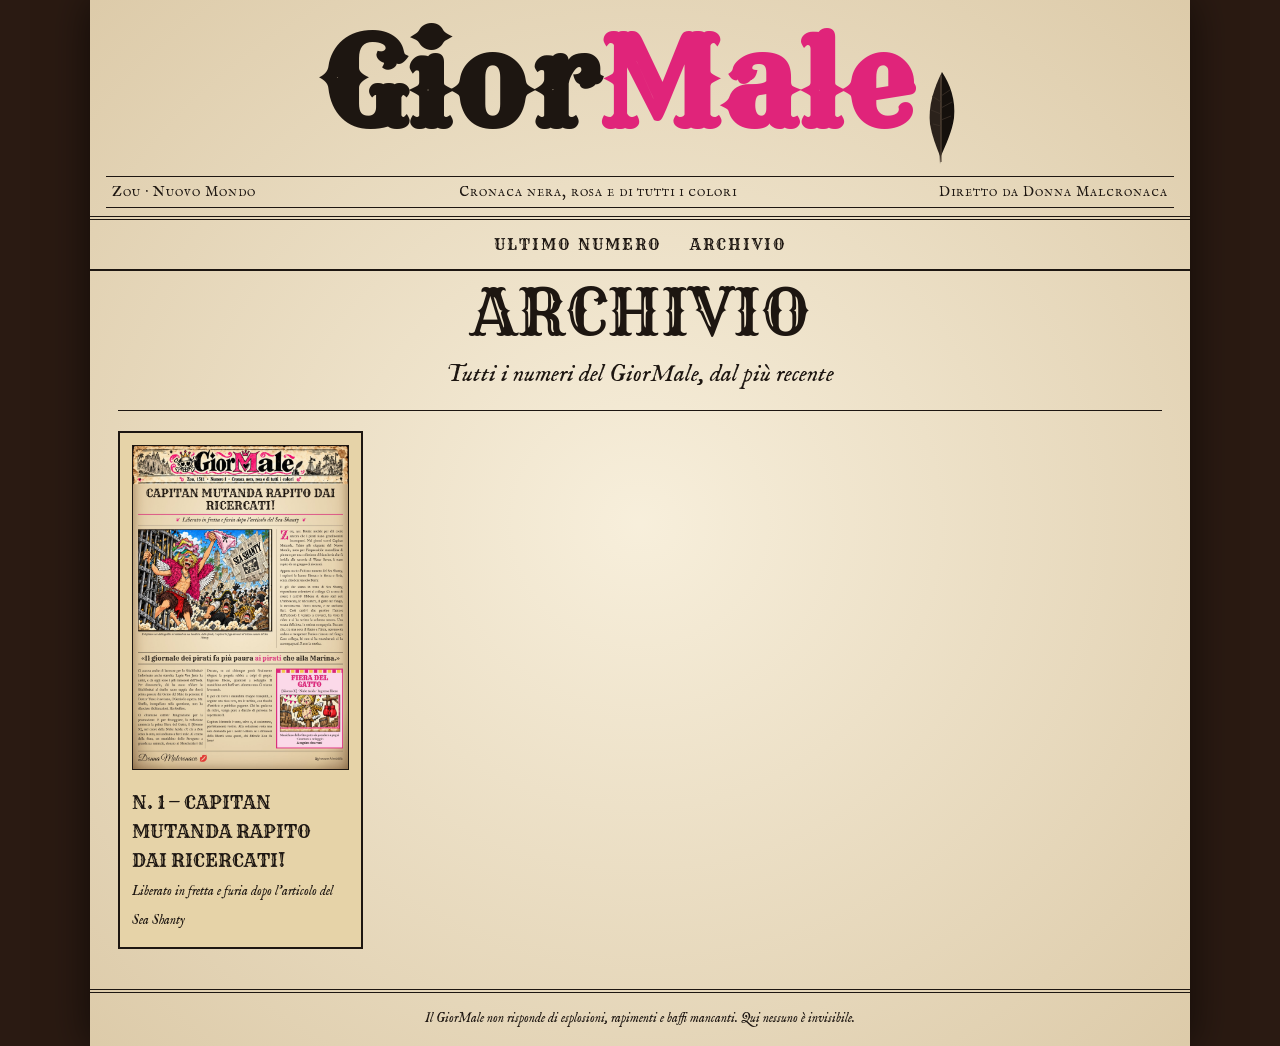
==== archivio.html @ a1041dc9 "GiorMale numero 1: sito, prima pagina, archivio Co-Authored-By: Claude Opus 5.5 <noreply@anthropic.c" ====
<!doctype html>
<html lang="it"><head><meta charset="utf-8"><meta name="viewport" content="width=device-width, initial-scale=1">
<title>GiorMale — Archivio</title>
<link rel="stylesheet" href="style.css"><link rel="icon" href="img/piuma.svg">
</head><body>
<header class="testata"><a href="index.html"><h1>Gior<span class="male">Male</span><img class="piuma" src="img/piuma.svg" alt=""></h1></a>
<div class="sottotestata"><span>Zou · Nuovo Mondo</span><span>Cronaca nera, rosa e di tutti i colori</span><span>Diretto da Donna Malcronaca</span></div></header>
<nav><a href="index.html">Ultimo numero</a><a href="archivio.html">Archivio</a></nav>
<main class="wrap"><h2 class="titolo">Archivio</h2><p class="sommario">Tutti i numeri del GiorMale, dal più recente</p><div class="archivio"><a class="numero" href="numeri/1.html"><img src="img/n1_prima_pagina.jpg" alt=""><h4>N. 1 — Capitan Mutanda rapito dai ricercati!</h4><span>Liberato in fretta e furia dopo l&#x27;articolo del Sea Shanty</span></a></div></main><footer>Il GiorMale non risponde di esplosioni, rapimenti e baffi mancanti. Qui nessuno è invisibile.</footer></body></html>
---- style.css ----
@font-face{font-family:Rye;src:url(fonts/rye-latin-400-normal.woff2)}
@font-face{font-family:Fell;src:url(fonts/im-fell-english-latin-400-normal.woff2)}
@font-face{font-family:Fell;font-style:italic;src:url(fonts/im-fell-english-latin-400-italic.woff2)}
@font-face{font-family:Vibes;src:url(fonts/great-vibes-latin-400-normal.woff2)}
:root{
  --carta:#f3e6c8;
  --carta-scura:#e6d3a8;
  --inchiostro:#1d1611;
  --rosa:#e0247a;
  --rosa-chiaro:#f7c6dc;
  --bordo:#6b4a2b;
}
*{box-sizing:border-box}
html{background:#2a1a12}
body{
  margin:0;
  background:var(--carta) radial-gradient(ellipse at center, rgba(255,255,255,.35), rgba(120,80,30,.18));
  color:var(--inchiostro);
  font-family:Fell, Georgia, serif;font-size:18px;
  line-height:1.6;
  max-width:1100px;
  margin:0 auto;
  min-height:100vh;
  box-shadow:0 0 40px rgba(0,0,0,.6);
}
a{color:var(--rosa)}
.wrap{padding:0 28px 40px}

/* TESTATA */
.testata{
  text-align:center;
  padding:24px 16px 8px;
  border-bottom:4px double var(--inchiostro);
}
.testata a{color:inherit;text-decoration:none}
.testata h1{
  font-family:Rye, serif;
  font-size:clamp(56px, 11vw, 120px);
  margin:0;
  line-height:1;
  letter-spacing:1px;
}
.testata h1 .male{color:var(--rosa)}
.piuma{
  width:clamp(26px,4vw,40px);
  vertical-align:middle;
  margin-left:6px;
}
.sottotestata{
  display:flex;justify-content:space-between;flex-wrap:wrap;gap:6px;
  font-size:14px;
  border-top:1px solid var(--inchiostro);
  border-bottom:1px solid var(--inchiostro);
  margin-top:10px;padding:4px 6px;
  font-variant:small-caps;letter-spacing:1px;
}

/* NAV */
nav{text-align:center;padding:10px 0;border-bottom:2px solid var(--inchiostro);font-family:Rye,serif;text-transform:uppercase;letter-spacing:2px}
nav a{color:var(--inchiostro);text-decoration:none;margin:0 14px;font-size:15px}
nav a:hover{color:var(--rosa)}

/* ARTICOLO */
.occhiello{font-family:Fell,serif;text-transform:uppercase;letter-spacing:3px;color:var(--rosa);font-size:14px;margin:28px 0 0;text-align:center}
.titolo{
  font-family:Rye,serif;
  font-weight:400;
  text-transform:uppercase;
  font-size:clamp(34px,6vw,64px);
  line-height:1.05;
  text-align:center;
  margin:8px 0 10px;
}
.sommario{font-style:italic;font-size:clamp(18px,2.4vw,24px);text-align:center;margin:0 0 20px;border-bottom:1px solid var(--inchiostro);padding-bottom:16px}
.colonne{column-count:2;column-gap:36px;column-rule:1px solid rgba(29,22,17,.35);text-align:justify;hyphens:auto}
.colonne p{margin:0 0 14px}
.colonne p:first-child::first-letter{font-family:Rye,serif;float:left;font-size:64px;line-height:.85;padding:6px 8px 0 0;color:var(--rosa)}
.citazione{
  column-span:all;
  font-family:Rye,serif;font-size:clamp(20px,2.6vw,28px);text-align:center;
  border-top:3px double var(--inchiostro);border-bottom:3px double var(--inchiostro);
  margin:18px 0;padding:12px 6px;
}
.firma{text-align:right;font-family:Vibes, cursive;font-size:34px;margin-top:6px}
.firma .bacio{color:var(--rosa);font-size:26px}

figure{margin:24px 0;text-align:center}
figure img{max-width:100%;border:3px solid var(--inchiostro);box-shadow:4px 4px 0 rgba(0,0,0,.25)}
figcaption{font-size:14px;font-style:italic;margin-top:6px}

.riquadro{
  border:4px solid var(--rosa);background:var(--rosa-chiaro);
  padding:16px 20px;margin:26px 0;text-align:center;
}
.riquadro h3{font-family:Rye,serif;font-size:32px;color:var(--rosa);margin:0 0 6px;text-transform:uppercase}

/* ARCHIVIO */
.archivio{display:grid;grid-template-columns:repeat(auto-fill,minmax(240px,1fr));gap:22px;margin-top:20px}
.numero{border:2px solid var(--inchiostro);background:var(--carta-scura);padding:12px;text-decoration:none;color:inherit;display:block}
.numero img{width:100%;border:1px solid var(--inchiostro)}
.numero h4{font-family:Rye,serif;font-weight:400;text-transform:uppercase;margin:8px 0 2px}
.numero span{font-size:13px;font-style:italic}

footer{border-top:4px double var(--inchiostro);text-align:center;font-size:13px;padding:16px;font-style:italic}

@media (max-width:700px){
  .colonne{column-count:1}
  .wrap{padding:0 16px 30px}
}
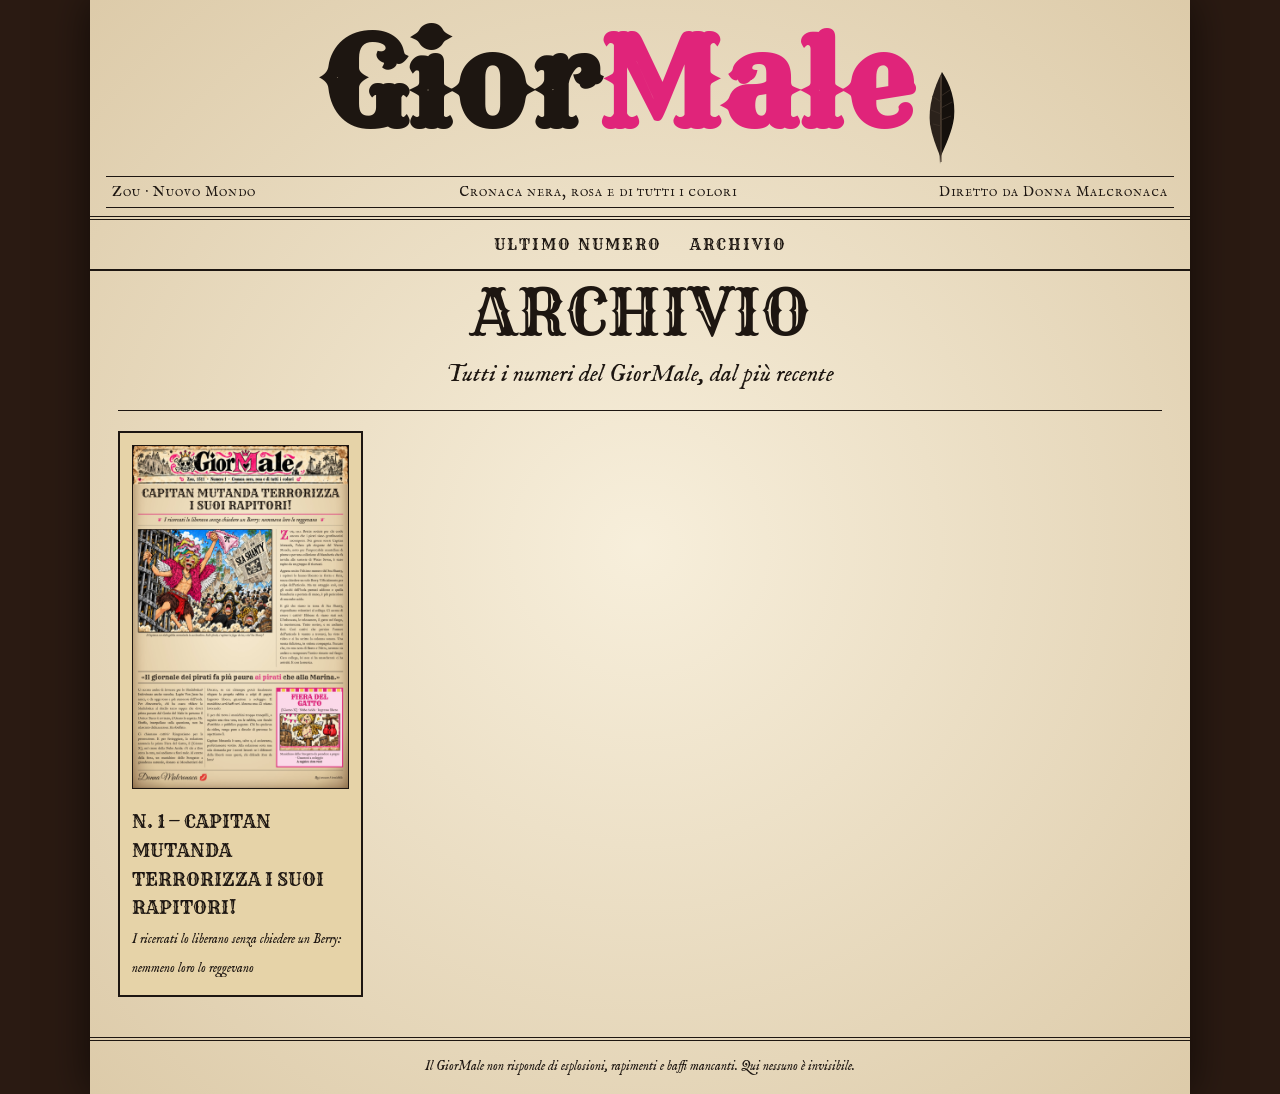
==== commit 99da7963: "Numero 1: nuovo titolo, illustrazione ritagliata, 'ci ha assistiti' Co-Authored-By: Claude Opus 5.5 " ====
--- a/archivio.html
+++ b/archivio.html
@@ -6,4 +6,4 @@
 <header class="testata"><a href="index.html"><h1>Gior<span class="male">Male</span><img class="piuma" src="img/piuma.svg" alt=""></h1></a>
 <div class="sottotestata"><span>Zou · Nuovo Mondo</span><span>Cronaca nera, rosa e di tutti i colori</span><span>Diretto da Donna Malcronaca</span></div></header>
 <nav><a href="index.html">Ultimo numero</a><a href="archivio.html">Archivio</a></nav>
-<main class="wrap"><h2 class="titolo">Archivio</h2><p class="sommario">Tutti i numeri del GiorMale, dal più recente</p><div class="archivio"><a class="numero" href="numeri/1.html"><img src="img/n1_prima_pagina.jpg" alt=""><h4>N. 1 — Capitan Mutanda rapito dai ricercati!</h4><span>Liberato in fretta e furia dopo l&#x27;articolo del Sea Shanty</span></a></div></main><footer>Il GiorMale non risponde di esplosioni, rapimenti e baffi mancanti. Qui nessuno è invisibile.</footer></body></html>+<main class="wrap"><h2 class="titolo">Archivio</h2><p class="sommario">Tutti i numeri del GiorMale, dal più recente</p><div class="archivio"><a class="numero" href="numeri/1.html"><img src="img/n1_prima_pagina.jpg" alt=""><h4>N. 1 — Capitan Mutanda terrorizza i suoi rapitori!</h4><span>I ricercati lo liberano senza chiedere un Berry: nemmeno loro lo reggevano</span></a></div></main><footer>Il GiorMale non risponde di esplosioni, rapimenti e baffi mancanti. Qui nessuno è invisibile.</footer></body></html>
--- a/style.css
+++ b/style.css
@@ -107,3 +107,6 @@
   .colonne{column-count:1}
   .wrap{padding:0 16px 30px}
 }
+
+.pagina-intera{margin:24px 0}
+.pagina-intera img{width:100%;max-width:100%;display:block;margin:0 auto}
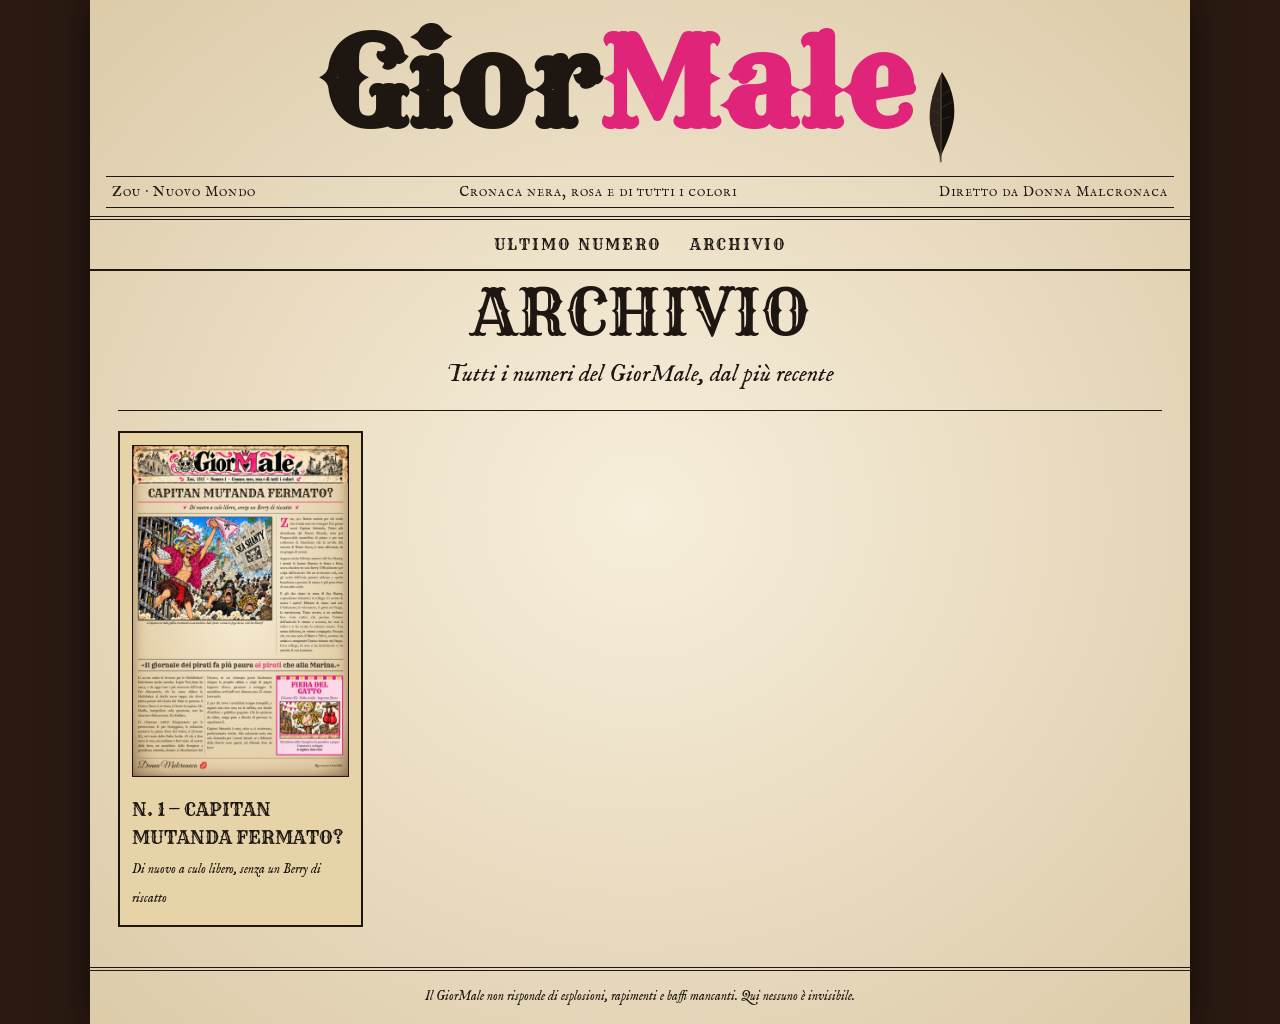
==== commit 96d88cf4: "Numero 1: titolo 'Capitan Mutanda fermato?' e ritocchi al testo Co-Authored-By: Claude Opus 5.5 <nor" ====
--- a/archivio.html
+++ b/archivio.html
@@ -6,4 +6,4 @@
 <header class="testata"><a href="index.html"><h1>Gior<span class="male">Male</span><img class="piuma" src="img/piuma.svg" alt=""></h1></a>
 <div class="sottotestata"><span>Zou · Nuovo Mondo</span><span>Cronaca nera, rosa e di tutti i colori</span><span>Diretto da Donna Malcronaca</span></div></header>
 <nav><a href="index.html">Ultimo numero</a><a href="archivio.html">Archivio</a></nav>
-<main class="wrap"><h2 class="titolo">Archivio</h2><p class="sommario">Tutti i numeri del GiorMale, dal più recente</p><div class="archivio"><a class="numero" href="numeri/1.html"><img src="img/n1_prima_pagina.jpg" alt=""><h4>N. 1 — Capitan Mutanda terrorizza i suoi rapitori!</h4><span>I ricercati lo liberano senza chiedere un Berry: nemmeno loro lo reggevano</span></a></div></main><footer>Il GiorMale non risponde di esplosioni, rapimenti e baffi mancanti. Qui nessuno è invisibile.</footer></body></html>+<main class="wrap"><h2 class="titolo">Archivio</h2><p class="sommario">Tutti i numeri del GiorMale, dal più recente</p><div class="archivio"><a class="numero" href="numeri/1.html"><img src="img/n1_prima_pagina.jpg" alt=""><h4>N. 1 — Capitan Mutanda fermato?</h4><span>Di nuovo a culo libero, senza un Berry di riscatto</span></a></div></main><footer>Il GiorMale non risponde di esplosioni, rapimenti e baffi mancanti. Qui nessuno è invisibile.</footer></body></html>
